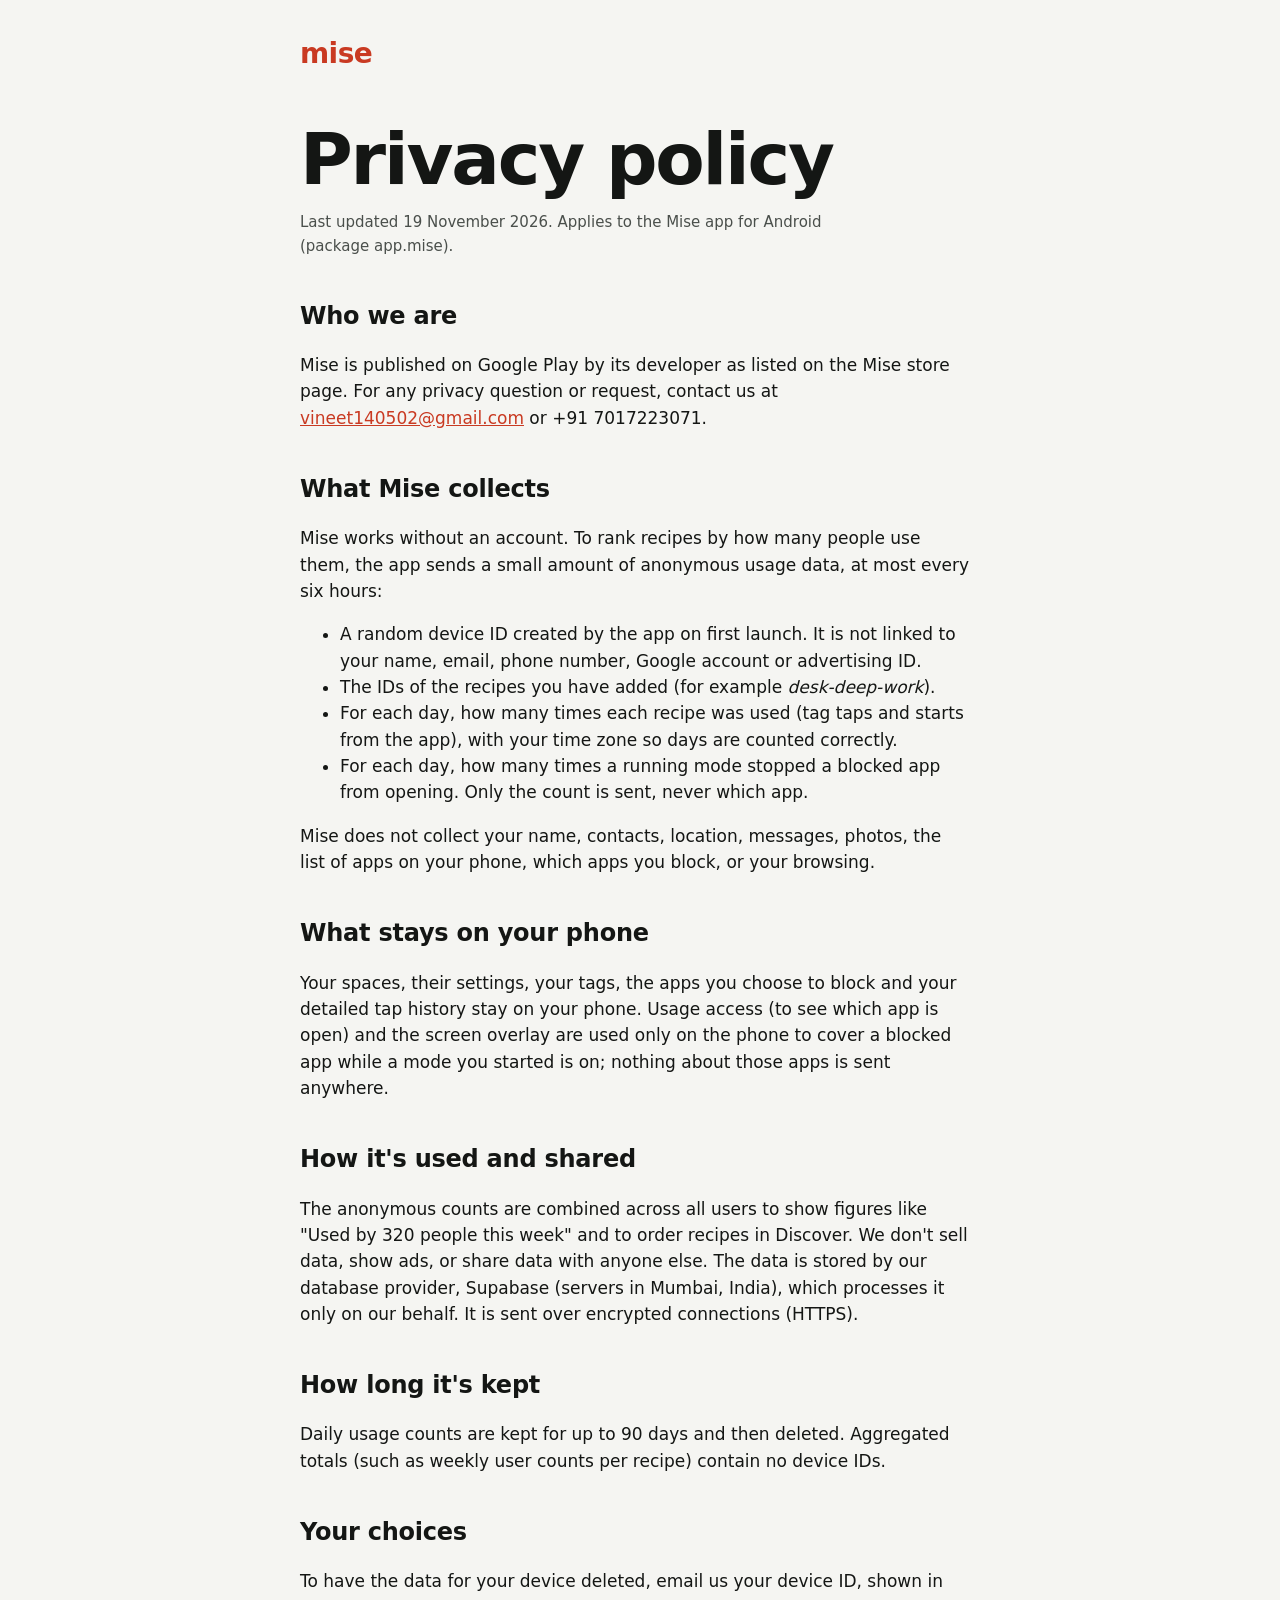
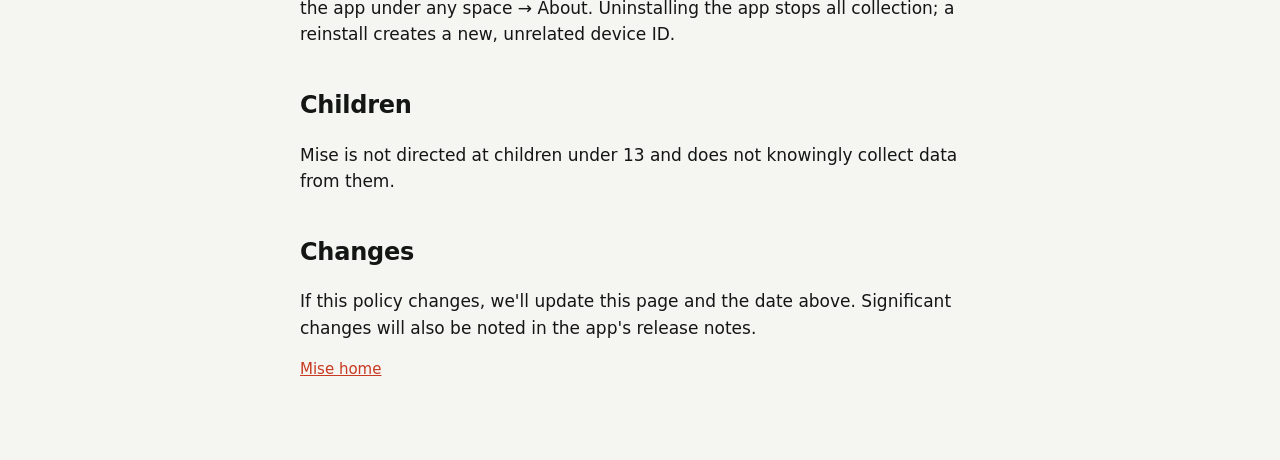
==== privacy.html @ ad894043 "Mise home and privacy policy Co-Authored-By: Claude Opus 5.5 <noreply@anthropic.com>" ====
<!doctype html>
<html lang="en"><head><meta charset="utf-8"><meta name="viewport" content="width=device-width,initial-scale=1">
<title>Privacy policy · Mise</title><link rel="stylesheet" href="style.css"></head>
<body><main>
<a class="mark" href="/">mise</a>
<h1>Privacy policy</h1>
<p class="small">Last updated 19 November 2026. Applies to the Mise app for Android (package app.mise).</p>

<h2>Who we are</h2>
<p>Mise is published on Google Play by its developer as listed on the Mise store page. For any privacy question or request, contact us at <a href="mailto:vineet140502@gmail.com">vineet140502@gmail.com</a> or +91 7017223071.</p>

<h2>What Mise collects</h2>
<p>Mise works without an account. To rank recipes by how many people use them, the app sends a small amount of anonymous usage data, at most every six hours:</p>
<ul>
<li>A random device ID created by the app on first launch. It is not linked to your name, email, phone number, Google account or advertising ID.</li>
<li>The IDs of the recipes you have added (for example <em>desk-deep-work</em>).</li>
<li>For each day, how many times each recipe was used (tag taps and starts from the app), with your time zone so days are counted correctly.</li>
<li>For each day, how many times a running mode stopped a blocked app from opening. Only the count is sent, never which app.</li>
</ul>
<p>Mise does not collect your name, contacts, location, messages, photos, the list of apps on your phone, which apps you block, or your browsing.</p>

<h2>What stays on your phone</h2>
<p>Your spaces, their settings, your tags, the apps you choose to block and your detailed tap history stay on your phone. Usage access (to see which app is open) and the screen overlay are used only on the phone to cover a blocked app while a mode you started is on; nothing about those apps is sent anywhere.</p>

<h2>How it's used and shared</h2>
<p>The anonymous counts are combined across all users to show figures like "Used by 320 people this week" and to order recipes in Discover. We don't sell data, show ads, or share data with anyone else. The data is stored by our database provider, Supabase (servers in Mumbai, India), which processes it only on our behalf. It is sent over encrypted connections (HTTPS).</p>

<h2>How long it's kept</h2>
<p>Daily usage counts are kept for up to 90 days and then deleted. Aggregated totals (such as weekly user counts per recipe) contain no device IDs.</p>

<h2>Your choices</h2>
<p>To have the data for your device deleted, email us your device ID, shown in the app under any space → About. Uninstalling the app stops all collection; a reinstall creates a new, unrelated device ID.</p>

<h2>Children</h2>
<p>Mise is not directed at children under 13 and does not knowingly collect data from them.</p>

<h2>Changes</h2>
<p>If this policy changes, we'll update this page and the date above. Significant changes will also be noted in the app's release notes.</p>
<p class="small"><a href="/">Mise home</a></p>
</main></body></html>
---- style.css ----
:root { --base:#F5F5F2; --ink:#141614; --soft:#4A4F4B; --accent:#C93A22; --surface:#EBEBE6; }
@media (prefers-color-scheme: dark) { :root { --base:#151716; --ink:#EDEDE8; --soft:#B4B8B4; --accent:#FF7A5C; --surface:#202321; } }
* { box-sizing: border-box; }
body { margin:0; background:var(--base); color:var(--ink); font:17px/1.55 system-ui, -apple-system, "Segoe UI", sans-serif; }
main { max-width: 720px; margin: 0 auto; padding: 32px 20px 64px; }
.mark { color: var(--accent); font-weight: 800; font-size: 28px; letter-spacing: -0.02em; text-decoration: none; }
h1 { font-size: clamp(40px, 9vw, 72px); line-height: 1; letter-spacing: -0.03em; margin: 48px 0 16px; }
h2 { font-size: 24px; margin: 40px 0 8px; letter-spacing: -0.01em; }
p, li { max-width: 62ch; }
.panel { background: var(--surface); border-radius: 24px; padding: 20px 24px; margin: 24px 0; }
a { color: var(--accent); }
.small { color: var(--soft); font-size: 15px; }
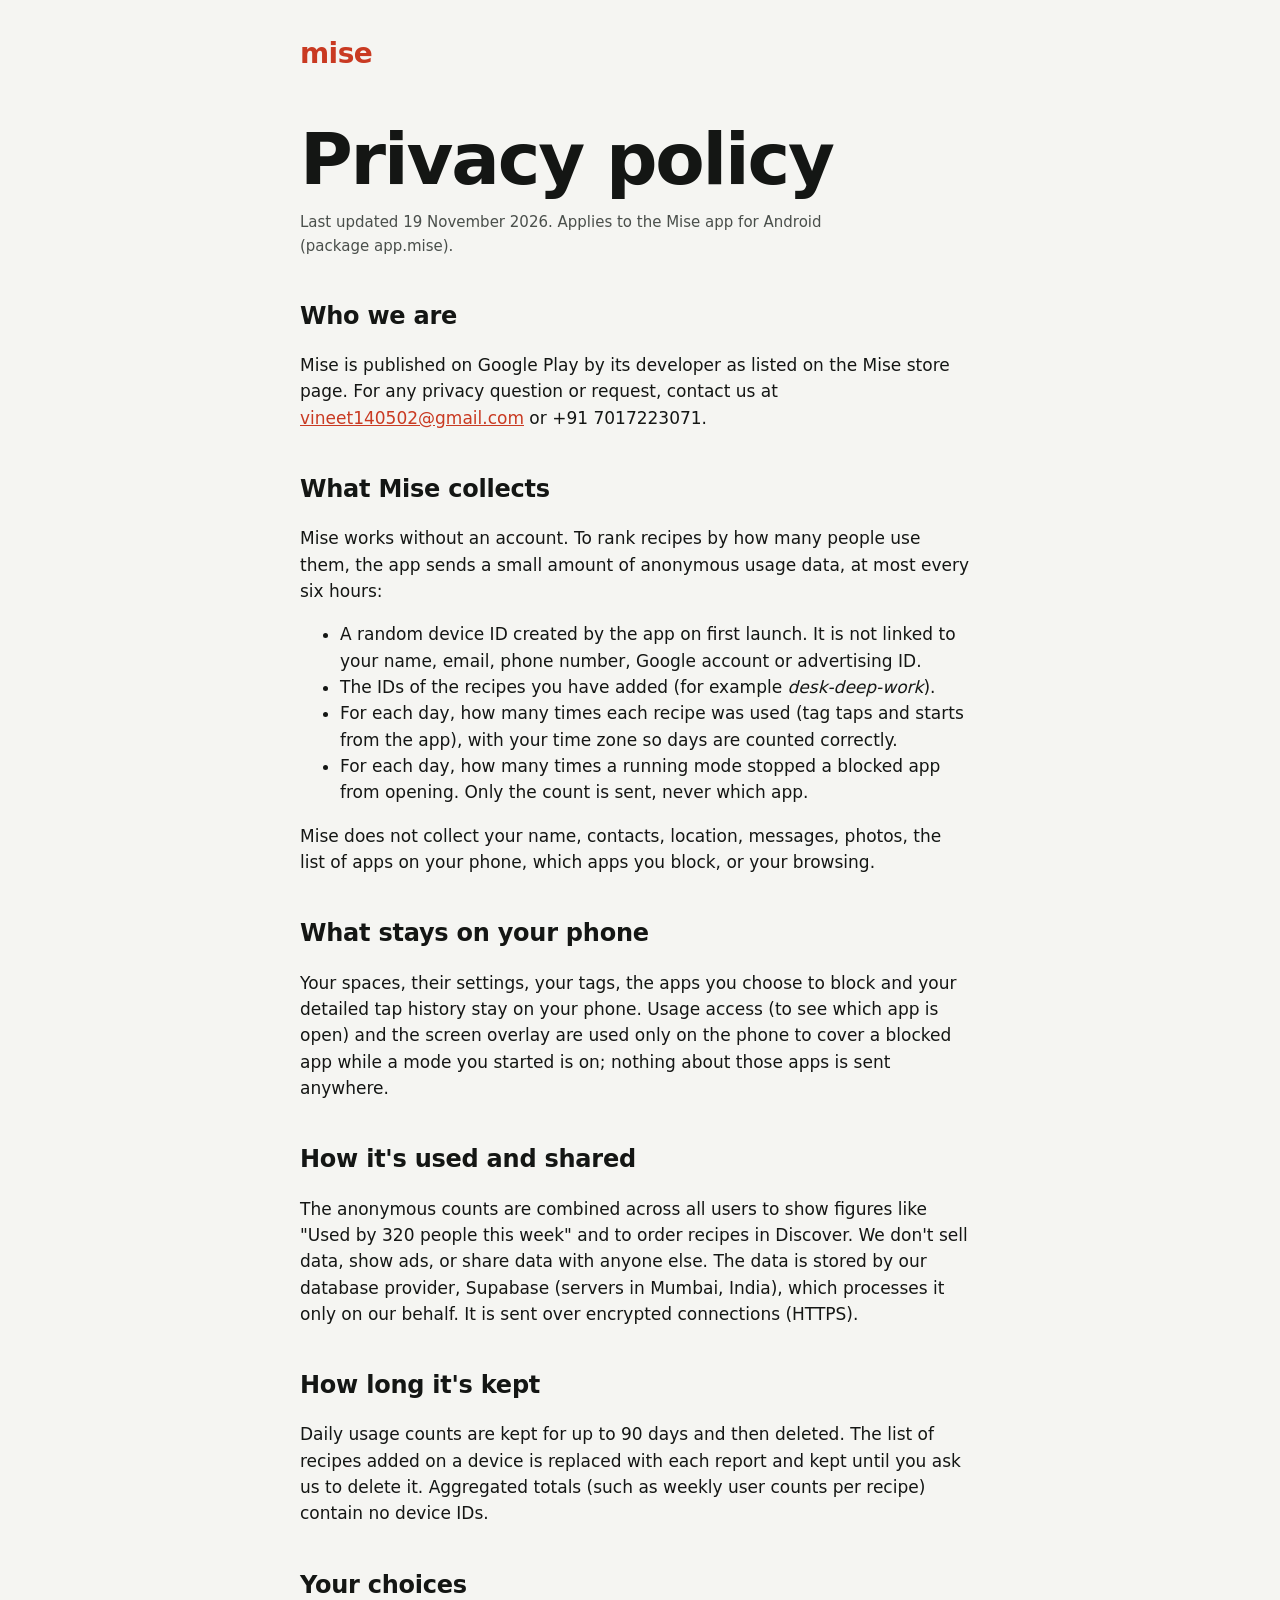
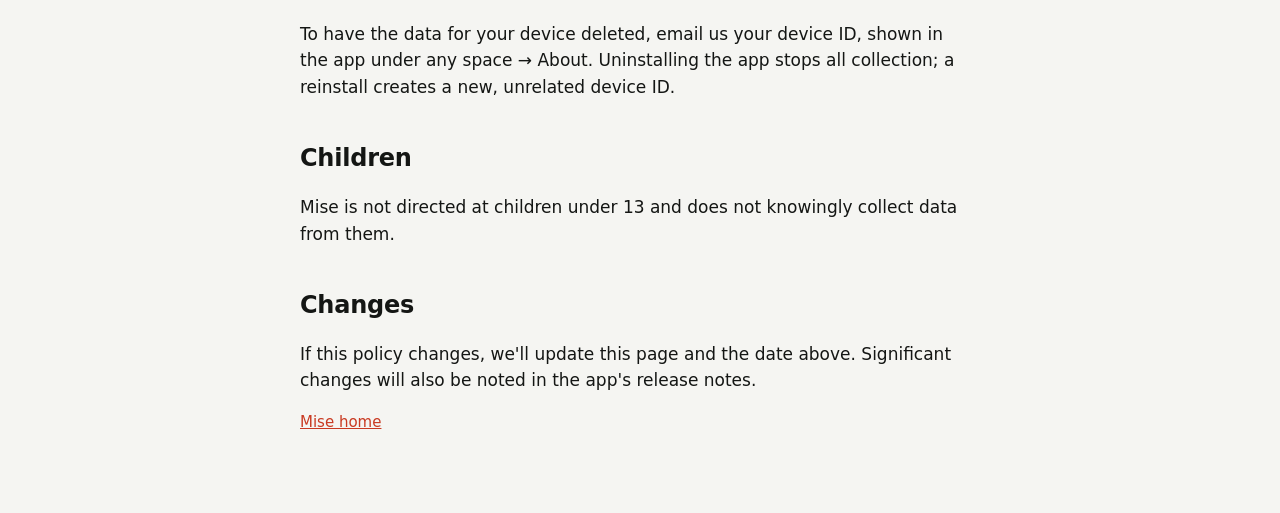
==== commit 7ff973cb: "Privacy: retention of the added-recipes list Co-Authored-By: Claude Opus 5.5 <noreply@anthropic.com>" ====
--- a/privacy.html
+++ b/privacy.html
@@ -26,7 +26,7 @@
 <p>The anonymous counts are combined across all users to show figures like "Used by 320 people this week" and to order recipes in Discover. We don't sell data, show ads, or share data with anyone else. The data is stored by our database provider, Supabase (servers in Mumbai, India), which processes it only on our behalf. It is sent over encrypted connections (HTTPS).</p>
 
 <h2>How long it's kept</h2>
-<p>Daily usage counts are kept for up to 90 days and then deleted. Aggregated totals (such as weekly user counts per recipe) contain no device IDs.</p>
+<p>Daily usage counts are kept for up to 90 days and then deleted. The list of recipes added on a device is replaced with each report and kept until you ask us to delete it. Aggregated totals (such as weekly user counts per recipe) contain no device IDs.</p>
 
 <h2>Your choices</h2>
 <p>To have the data for your device deleted, email us your device ID, shown in the app under any space → About. Uninstalling the app stops all collection; a reinstall creates a new, unrelated device ID.</p>
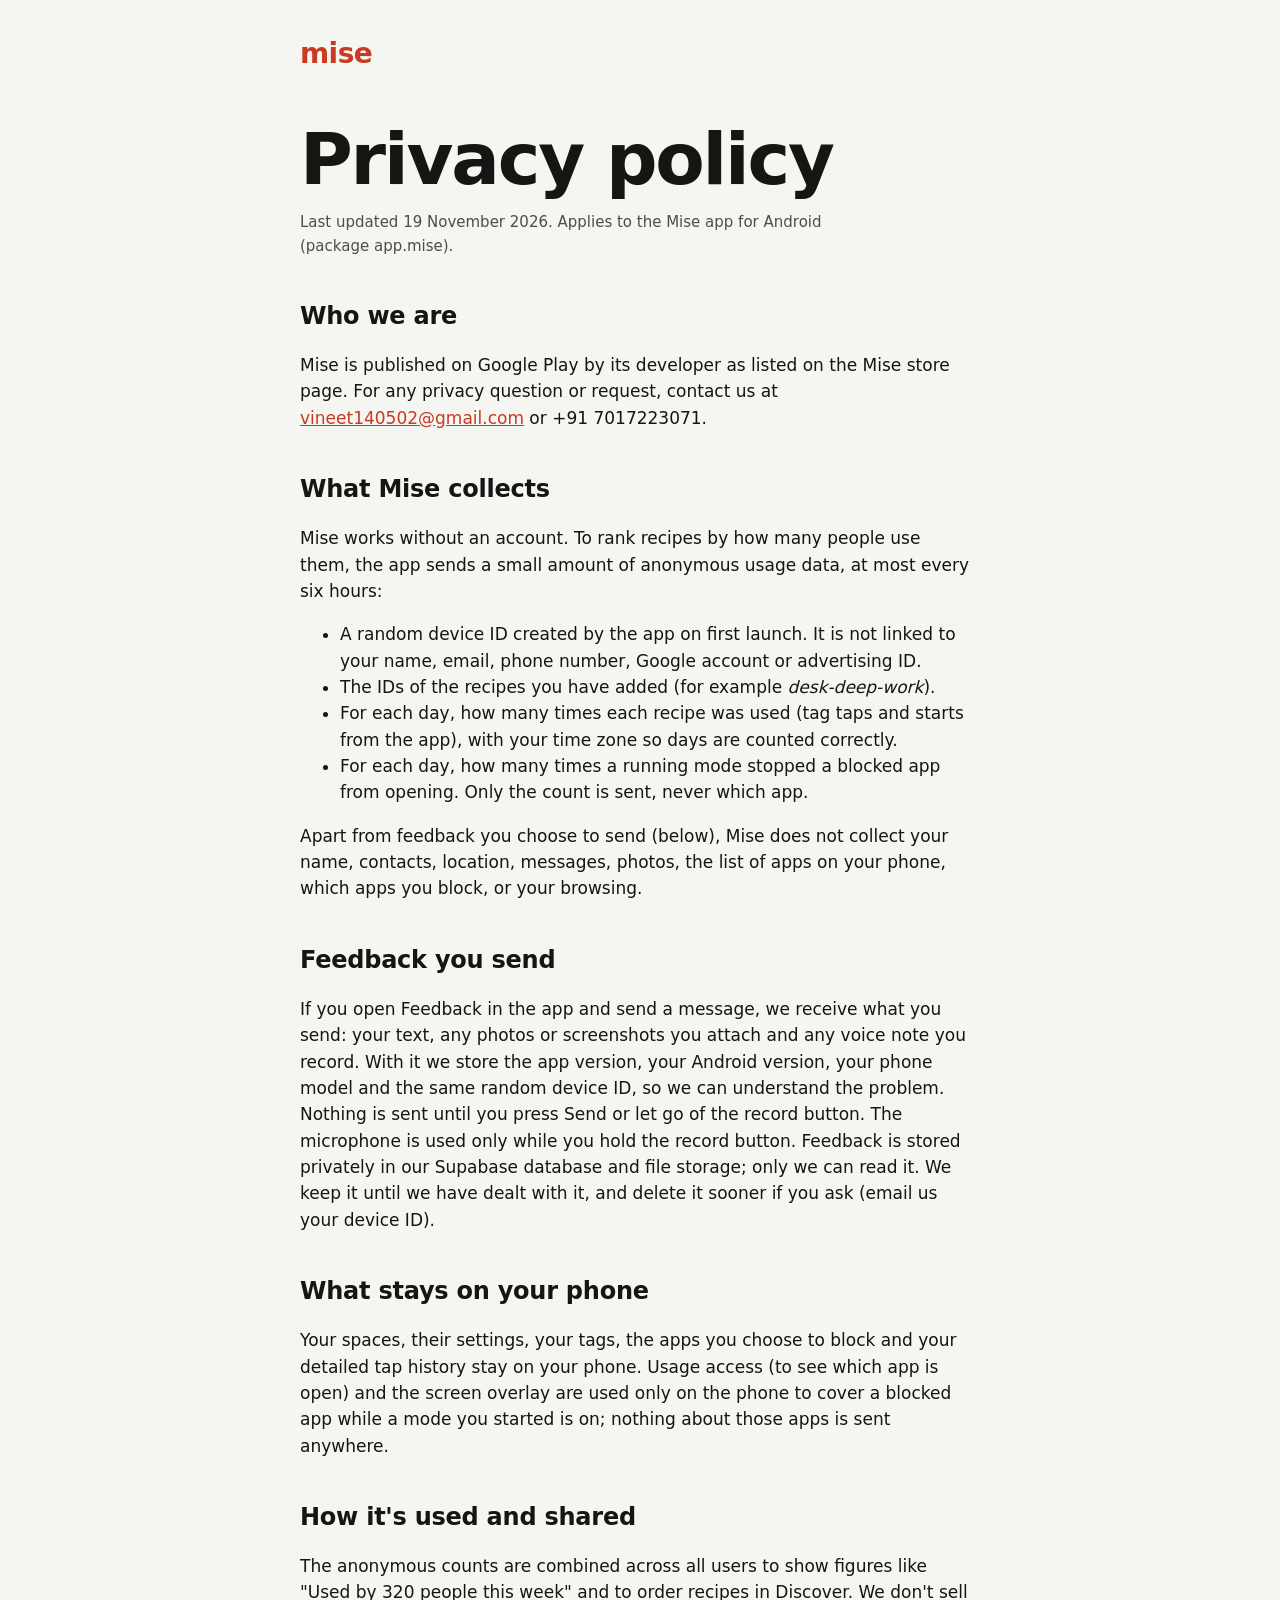
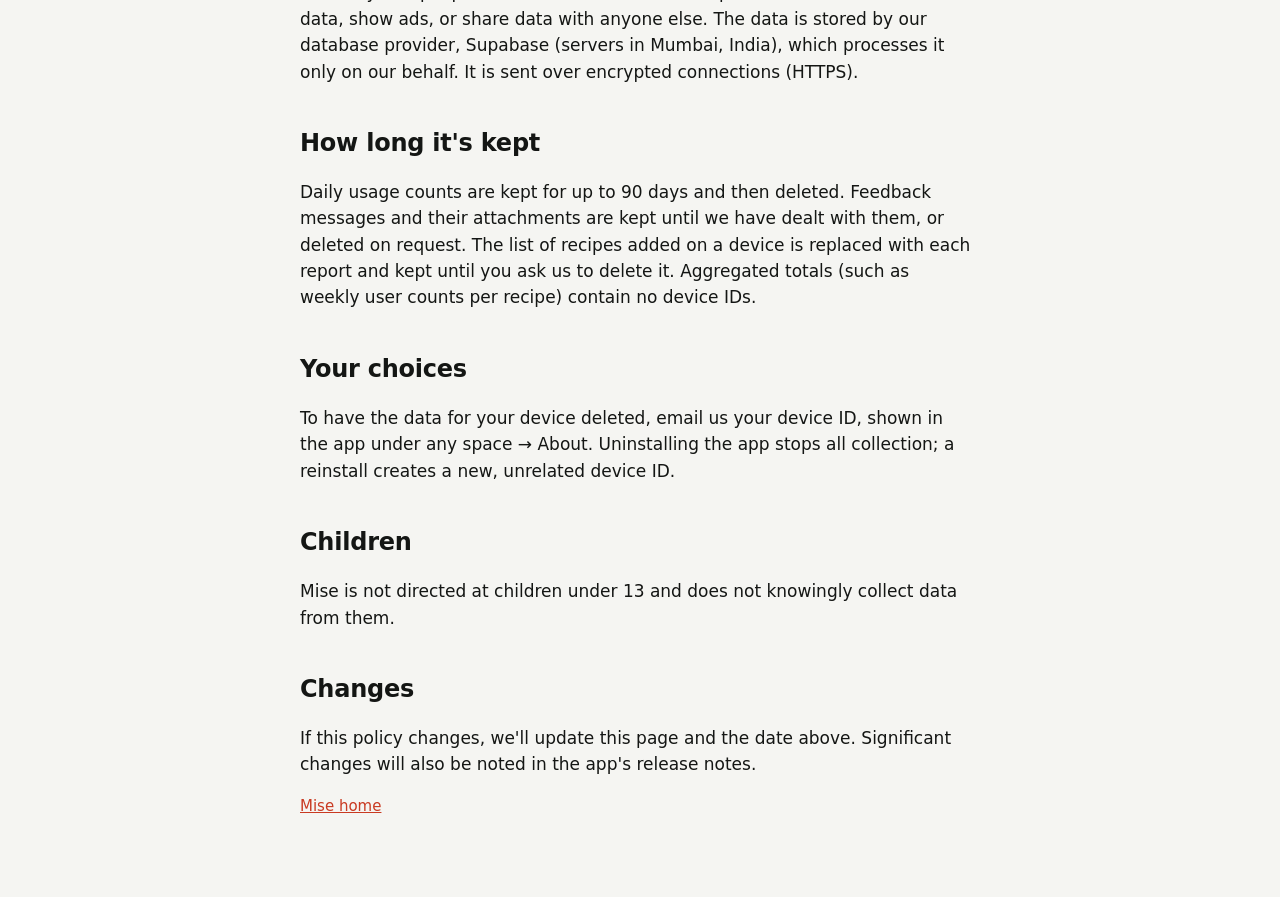
==== commit 86bcdbf6: "Privacy policy: feedback messages, photos and voice notes Co-Authored-By: Claude Opus 5.5 <noreply@a" ====
--- a/privacy.html
+++ b/privacy.html
@@ -17,7 +17,10 @@
 <li>For each day, how many times each recipe was used (tag taps and starts from the app), with your time zone so days are counted correctly.</li>
 <li>For each day, how many times a running mode stopped a blocked app from opening. Only the count is sent, never which app.</li>
 </ul>
-<p>Mise does not collect your name, contacts, location, messages, photos, the list of apps on your phone, which apps you block, or your browsing.</p>
+<p>Apart from feedback you choose to send (below), Mise does not collect your name, contacts, location, messages, photos, the list of apps on your phone, which apps you block, or your browsing.</p>
+
+<h2>Feedback you send</h2>
+<p>If you open Feedback in the app and send a message, we receive what you send: your text, any photos or screenshots you attach and any voice note you record. With it we store the app version, your Android version, your phone model and the same random device ID, so we can understand the problem. Nothing is sent until you press Send or let go of the record button. The microphone is used only while you hold the record button. Feedback is stored privately in our Supabase database and file storage; only we can read it. We keep it until we have dealt with it, and delete it sooner if you ask (email us your device ID).</p>
 
 <h2>What stays on your phone</h2>
 <p>Your spaces, their settings, your tags, the apps you choose to block and your detailed tap history stay on your phone. Usage access (to see which app is open) and the screen overlay are used only on the phone to cover a blocked app while a mode you started is on; nothing about those apps is sent anywhere.</p>
@@ -26,7 +29,7 @@
 <p>The anonymous counts are combined across all users to show figures like "Used by 320 people this week" and to order recipes in Discover. We don't sell data, show ads, or share data with anyone else. The data is stored by our database provider, Supabase (servers in Mumbai, India), which processes it only on our behalf. It is sent over encrypted connections (HTTPS).</p>
 
 <h2>How long it's kept</h2>
-<p>Daily usage counts are kept for up to 90 days and then deleted. The list of recipes added on a device is replaced with each report and kept until you ask us to delete it. Aggregated totals (such as weekly user counts per recipe) contain no device IDs.</p>
+<p>Daily usage counts are kept for up to 90 days and then deleted. Feedback messages and their attachments are kept until we have dealt with them, or deleted on request. The list of recipes added on a device is replaced with each report and kept until you ask us to delete it. Aggregated totals (such as weekly user counts per recipe) contain no device IDs.</p>
 
 <h2>Your choices</h2>
 <p>To have the data for your device deleted, email us your device ID, shown in the app under any space → About. Uninstalling the app stops all collection; a reinstall creates a new, unrelated device ID.</p>
